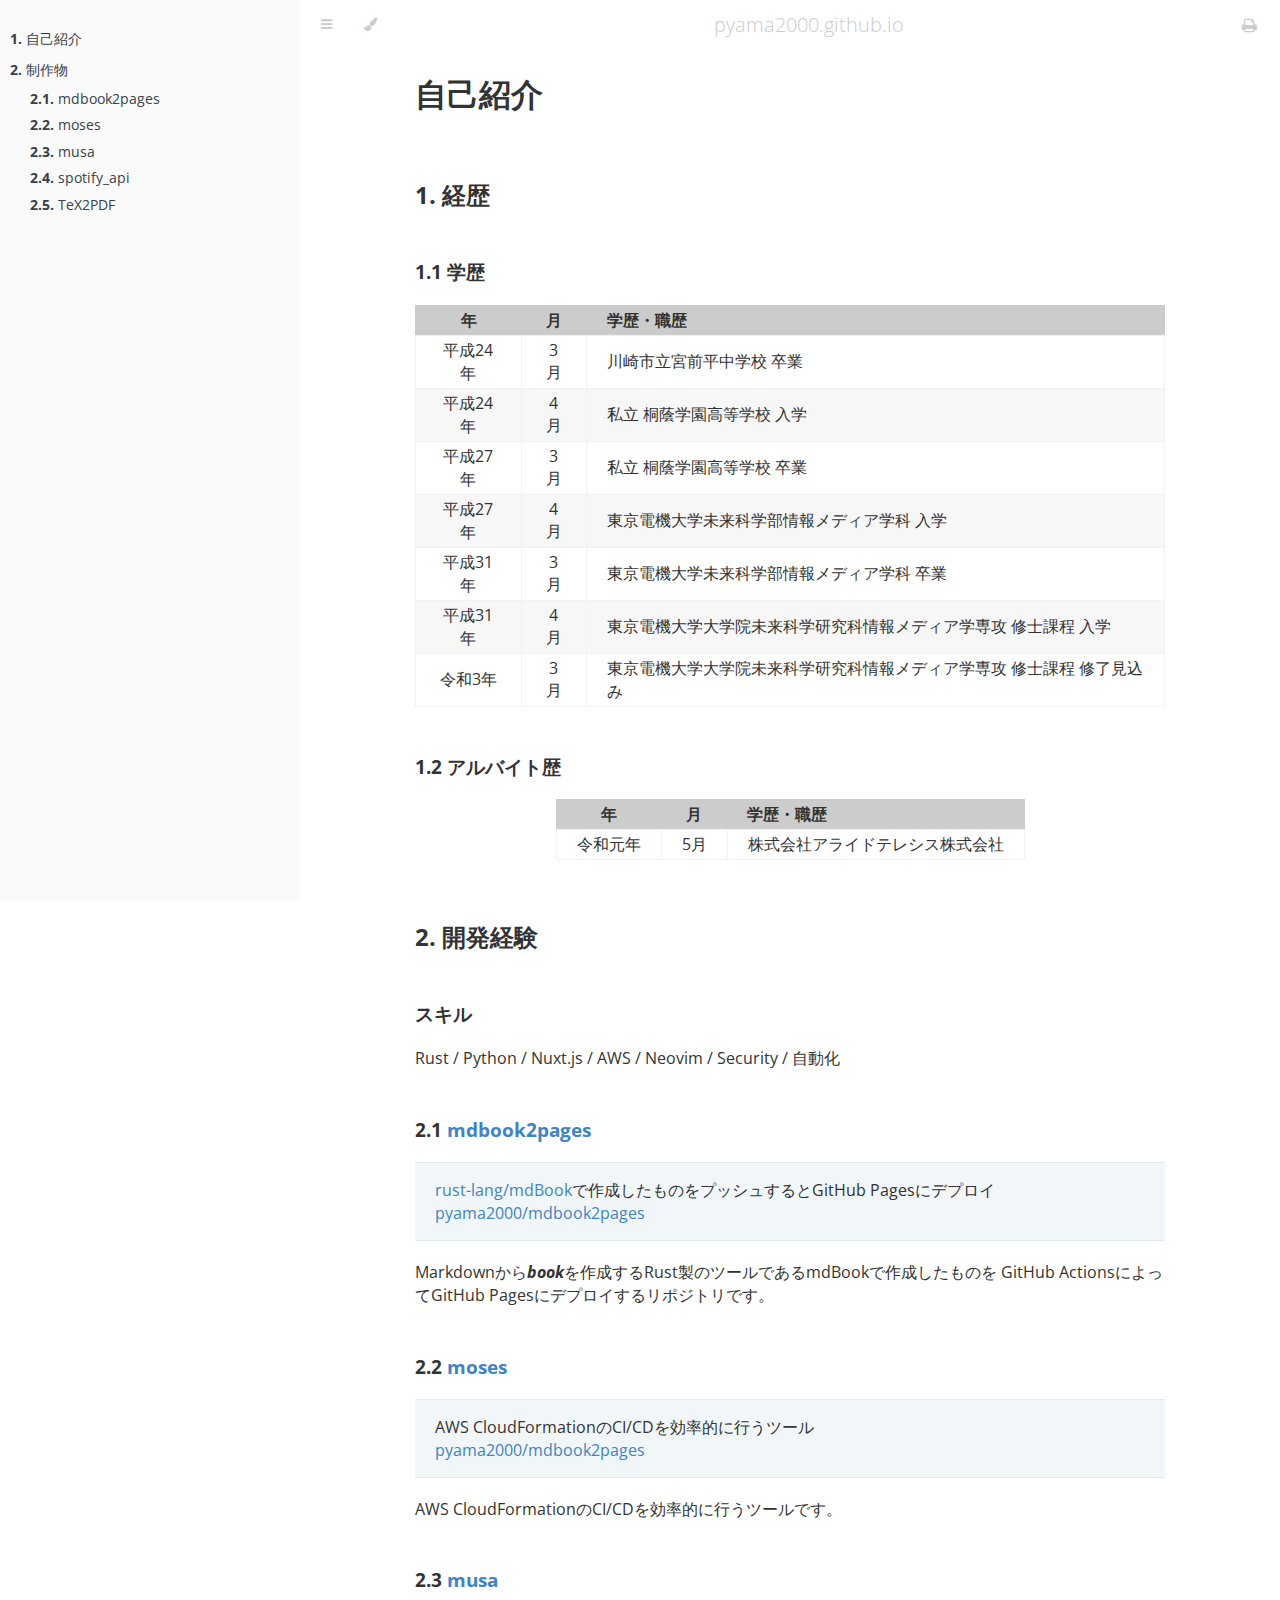
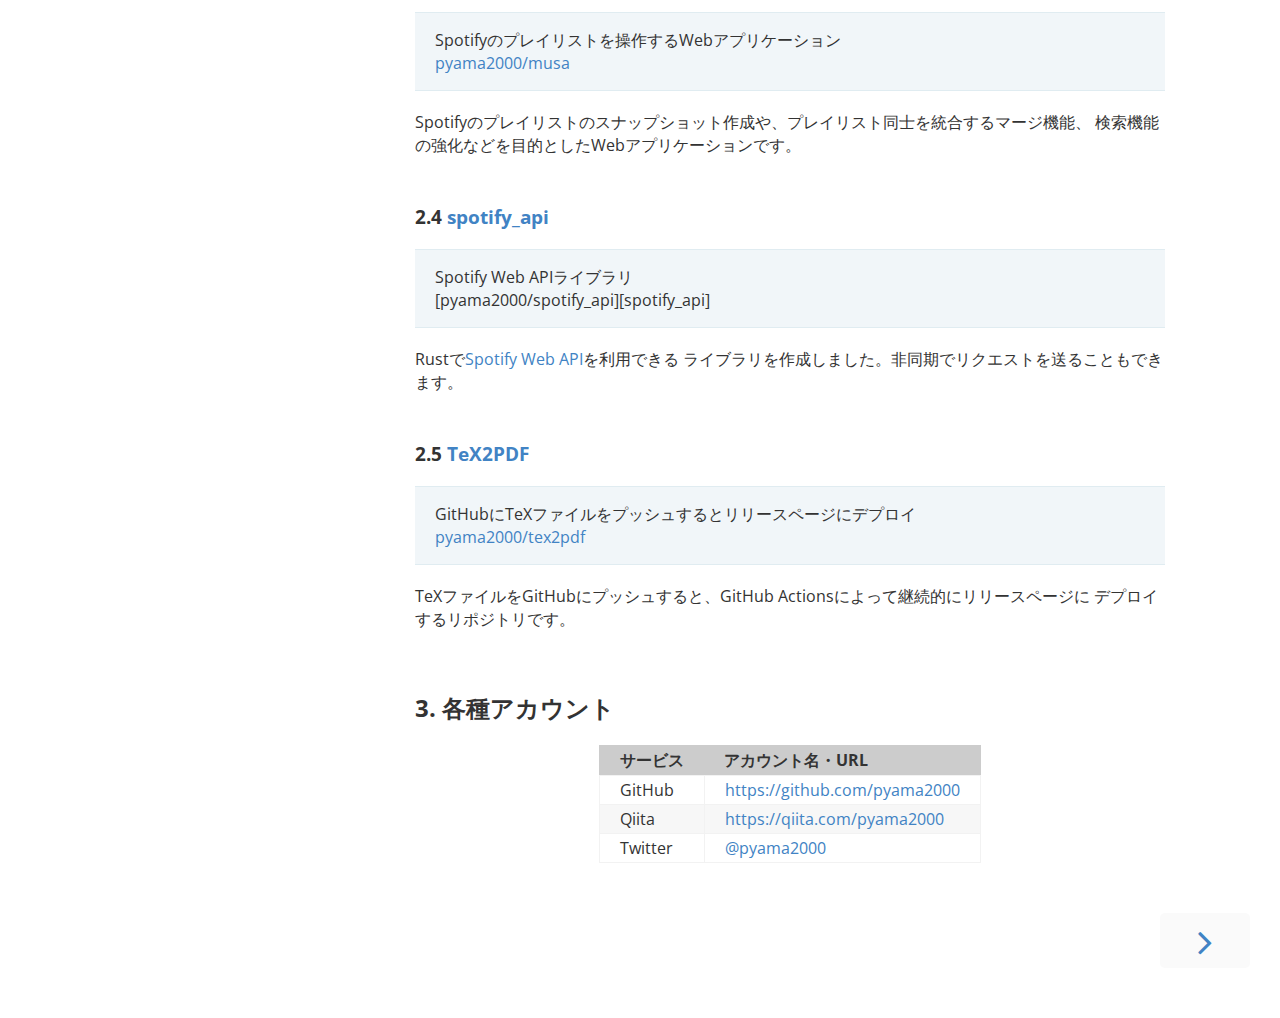
==== index.html @ 76fab77e "Automated deployment: Fri Jan 10 09:17:41 UTC 2020 pyama2000/mdbook2pages@8360979978c6d858d3a1d87ec2" ====
<!DOCTYPE HTML>
<html lang="jp" class="sidebar-visible no-js light">
    <head>
        <!-- Book generated using mdBook -->
        <meta charset="UTF-8">
        <title>自己紹介 - pyama2000.github.io</title>
        

        <meta content="text/html; charset=utf-8" http-equiv="Content-Type">
        <meta name="description" content="">
        <meta name="viewport" content="width=device-width, initial-scale=1">
        <meta name="theme-color" content="#ffffff" />

        <link rel="shortcut icon" href="favicon.png">
        <link rel="stylesheet" href="css/variables.css">
        <link rel="stylesheet" href="css/general.css">
        <link rel="stylesheet" href="css/chrome.css">
        <link rel="stylesheet" href="css/print.css" media="print">

        <!-- Fonts -->
        <link rel="stylesheet" href="FontAwesome/css/font-awesome.css">
        <link href="https://fonts.googleapis.com/css?family=Open+Sans:300italic,400italic,600italic,700italic,800italic,400,300,600,700,800" rel="stylesheet" type="text/css">
        <link href="https://fonts.googleapis.com/css?family=Source+Code+Pro:500" rel="stylesheet" type="text/css">

        <!-- Highlight.js Stylesheets -->
        <link rel="stylesheet" href="highlight.css">
        <link rel="stylesheet" href="tomorrow-night.css">
        <link rel="stylesheet" href="ayu-highlight.css">

        <!-- Custom theme stylesheets -->
        
        <link rel="stylesheet" href="theme/custom.css">
        

        
    </head>
    <body>
        <!-- Provide site root to javascript -->
        <script type="text/javascript">
            var path_to_root = "";
            var default_theme = window.matchMedia("(prefers-color-scheme: dark)").matches ? "light" : "light";
        </script>

        <!-- Work around some values being stored in localStorage wrapped in quotes -->
        <script type="text/javascript">
            try {
                var theme = localStorage.getItem('mdbook-theme');
                var sidebar = localStorage.getItem('mdbook-sidebar');

                if (theme.startsWith('"') && theme.endsWith('"')) {
                    localStorage.setItem('mdbook-theme', theme.slice(1, theme.length - 1));
                }

                if (sidebar.startsWith('"') && sidebar.endsWith('"')) {
                    localStorage.setItem('mdbook-sidebar', sidebar.slice(1, sidebar.length - 1));
                }
            } catch (e) { }
        </script>

        <!-- Set the theme before any content is loaded, prevents flash -->
        <script type="text/javascript">
            var theme;
            try { theme = localStorage.getItem('mdbook-theme'); } catch(e) { }
            if (theme === null || theme === undefined) { theme = default_theme; }
            var html = document.querySelector('html');
            html.classList.remove('no-js')
            html.classList.remove('light')
            html.classList.add(theme);
            html.classList.add('js');
        </script>

        <!-- Hide / unhide sidebar before it is displayed -->
        <script type="text/javascript">
            var html = document.querySelector('html');
            var sidebar = 'hidden';
            if (document.body.clientWidth >= 1080) {
                try { sidebar = localStorage.getItem('mdbook-sidebar'); } catch(e) { }
                sidebar = sidebar || 'visible';
            }
            html.classList.remove('sidebar-visible');
            html.classList.add("sidebar-" + sidebar);
        </script>

        <nav id="sidebar" class="sidebar" aria-label="Table of contents">
            <div id="sidebar-scrollbox" class="sidebar-scrollbox">
                <ol class="chapter"><li class="expanded "><a href="introduction.html"><strong aria-hidden="true">1.</strong> 自己紹介</a></li><li class="expanded "><a href="production/tof.html"><strong aria-hidden="true">2.</strong> 制作物</a></li><li><ol class="section"><li class="expanded "><a href="production/mdbook2pages.html"><strong aria-hidden="true">2.1.</strong> mdbook2pages</a></li><li class="expanded "><a href="production/moses.html"><strong aria-hidden="true">2.2.</strong> moses</a></li><li class="expanded "><a href="production/musa.html"><strong aria-hidden="true">2.3.</strong> musa</a></li><li class="expanded "><a href="production/spotif_api.html"><strong aria-hidden="true">2.4.</strong> spotify_api</a></li><li class="expanded "><a href="production/tex2pdf.html"><strong aria-hidden="true">2.5.</strong> TeX2PDF</a></li></ol></li></ol>
            </div>
            <div id="sidebar-resize-handle" class="sidebar-resize-handle"></div>
        </nav>

        <div id="page-wrapper" class="page-wrapper">

            <div class="page">
                
                <div id="menu-bar" class="menu-bar">
                    <div id="menu-bar-sticky-container">
                        <div class="left-buttons">
                            <button id="sidebar-toggle" class="icon-button" type="button" title="Toggle Table of Contents" aria-label="Toggle Table of Contents" aria-controls="sidebar">
                                <i class="fa fa-bars"></i>
                            </button>
                            <button id="theme-toggle" class="icon-button" type="button" title="Change theme" aria-label="Change theme" aria-haspopup="true" aria-expanded="false" aria-controls="theme-list">
                                <i class="fa fa-paint-brush"></i>
                            </button>
                            <ul id="theme-list" class="theme-popup" aria-label="Themes" role="menu">
                                <li role="none"><button role="menuitem" class="theme" id="light">Light (default)</button></li>
                                <li role="none"><button role="menuitem" class="theme" id="rust">Rust</button></li>
                                <li role="none"><button role="menuitem" class="theme" id="coal">Coal</button></li>
                                <li role="none"><button role="menuitem" class="theme" id="navy">Navy</button></li>
                                <li role="none"><button role="menuitem" class="theme" id="ayu">Ayu</button></li>
                            </ul>
                            
                        </div>

                        <h1 class="menu-title">pyama2000.github.io</h1>

                        <div class="right-buttons">
                            <a href="print.html" title="Print this book" aria-label="Print this book">
                                <i id="print-button" class="fa fa-print"></i>
                            </a>
                            
                        </div>
                    </div>
                </div>

                

                <!-- Apply ARIA attributes after the sidebar and the sidebar toggle button are added to the DOM -->
                <script type="text/javascript">
                    document.getElementById('sidebar-toggle').setAttribute('aria-expanded', sidebar === 'visible');
                    document.getElementById('sidebar').setAttribute('aria-hidden', sidebar !== 'visible');
                    Array.from(document.querySelectorAll('#sidebar a')).forEach(function(link) {
                        link.setAttribute('tabIndex', sidebar === 'visible' ? 0 : -1);
                    });
                </script>

                <div id="content" class="content">
                    <main>
                        <h1><a class="header" href="#自己紹介" id="自己紹介">自己紹介</a></h1>
<h2><a class="header" href="#1-経歴" id="1-経歴">1. 経歴</a></h2>
<h3><a class="header" href="#11-学歴" id="11-学歴">1.1 学歴</a></h3>
<table><thead><tr><th align="center">年</th><th align="center">月</th><th align="left">学歴・職歴</th></tr></thead><tbody>
<tr><td align="center">平成24年</td><td align="center">3月</td><td align="left">川崎市立宮前平中学校 卒業</td></tr>
<tr><td align="center">平成24年</td><td align="center">4月</td><td align="left">私立 桐蔭学園高等学校 入学</td></tr>
<tr><td align="center">平成27年</td><td align="center">3月</td><td align="left">私立 桐蔭学園高等学校 卒業</td></tr>
<tr><td align="center">平成27年</td><td align="center">4月</td><td align="left">東京電機大学未来科学部情報メディア学科 入学</td></tr>
<tr><td align="center">平成31年</td><td align="center">3月</td><td align="left">東京電機大学未来科学部情報メディア学科 卒業</td></tr>
<tr><td align="center">平成31年</td><td align="center">4月</td><td align="left">東京電機大学大学院未来科学研究科情報メディア学専攻 修士課程 入学</td></tr>
<tr><td align="center">令和3年</td><td align="center">3月</td><td align="left">東京電機大学大学院未来科学研究科情報メディア学専攻 修士課程 修了見込み</td></tr>
</tbody></table>
<h3><a class="header" href="#12-アルバイト歴" id="12-アルバイト歴">1.2 アルバイト歴</a></h3>
<table><thead><tr><th align="center">年</th><th align="center">月</th><th align="left">学歴・職歴</th></tr></thead><tbody>
<tr><td align="center">令和元年</td><td align="center">5月</td><td align="left">株式会社アライドテレシス株式会社</td></tr>
</tbody></table>
<h2><a class="header" href="#2-開発経験" id="2-開発経験">2. 開発経験</a></h2>
<h3><a class="header" href="#スキル" id="スキル">スキル</a></h3>
<p>Rust / Python / Nuxt.js / AWS / Neovim / Security / 自動化</p>
<h3><a class="header" href="#21-a-hrefproductionmdbook2pageshtmlmdbook2pagesa" id="21-a-hrefproductionmdbook2pageshtmlmdbook2pagesa">2.1 <a href="./production/mdbook2pages.html">mdbook2pages</a></a></h3>
<blockquote>
<p><a href="https://github.com/rust-lang/mdBook">rust-lang/mdBook</a>で作成したものをプッシュするとGitHub Pagesにデプロイ<br />
<a href="https://github.com/pyama2000/mdbook2pages">pyama2000/mdbook2pages</a></p>
</blockquote>
<p>Markdownから<em><strong>book</strong></em>を作成するRust製のツールであるmdBookで作成したものを
GitHub ActionsによってGitHub Pagesにデプロイするリポジトリです。</p>
<h3><a class="header" href="#22-a-hrefproductionmoseshtmlmosesa" id="22-a-hrefproductionmoseshtmlmosesa">2.2 <a href="./production/moses.html">moses</a></a></h3>
<blockquote>
<p>AWS CloudFormationのCI/CDを効率的に行うツール<br />
<a href="https://github.com/pyama2000/mdbook2pages">pyama2000/mdbook2pages</a></p>
</blockquote>
<p>AWS CloudFormationのCI/CDを効率的に行うツールです。</p>
<h3><a class="header" href="#23-a-hrefproductionmusahtmlmusaa" id="23-a-hrefproductionmusahtmlmusaa">2.3 <a href="./production/musa.html">musa</a></a></h3>
<blockquote>
<p>Spotifyのプレイリストを操作するWebアプリケーション<br />
<a href="https://github.com/pyama2000/musa">pyama2000/musa</a></p>
</blockquote>
<p>Spotifyのプレイリストのスナップショット作成や、プレイリスト同士を統合するマージ機能、
検索機能の強化などを目的としたWebアプリケーションです。</p>
<h3><a class="header" href="#24-a-hrefproductionspotif_apihtmlspotify_apia" id="24-a-hrefproductionspotif_apihtmlspotify_apia">2.4 <a href="./production/spotif_api.html">spotify_api</a></a></h3>
<blockquote>
<p>Spotify Web APIライブラリ<br />
[pyama2000/spotify_api][spotify_api]</p>
</blockquote>
<p>Rustで<a href="https://developer.spotify.com/documentation/web-api">Spotify Web API</a>を利用できる
ライブラリを作成しました。非同期でリクエストを送ることもできます。</p>
<h3><a class="header" href="#25-a-hrefproductiontex2pdfhtmltex2pdfa" id="25-a-hrefproductiontex2pdfhtmltex2pdfa">2.5 <a href="./production/tex2pdf.html">TeX2PDF</a></a></h3>
<blockquote>
<p>GitHubにTeXファイルをプッシュするとリリースページにデプロイ<br />
<a href="https://github.com/pyama2000/tex2pdf">pyama2000/tex2pdf</a></p>
</blockquote>
<p>TeXファイルをGitHubにプッシュすると、GitHub Actionsによって継続的にリリースページに
デプロイするリポジトリです。</p>
<h2><a class="header" href="#3-各種アカウント" id="3-各種アカウント">3. 各種アカウント</a></h2>
<table><thead><tr><th align="left">サービス</th><th align="left">アカウント名・URL</th></tr></thead><tbody>
<tr><td align="left">GitHub</td><td align="left"><a href="https://github.com/pyama2000">https://github.com/pyama2000</a></td></tr>
<tr><td align="left">Qiita</td><td align="left"><a href="https://qiita.com/pyama2000">https://qiita.com/pyama2000</a></td></tr>
<tr><td align="left">Twitter</td><td align="left"><a href="https://twitter.com/pyama2000">@pyama2000</a></td></tr>
</tbody></table>

                    </main>

                    <nav class="nav-wrapper" aria-label="Page navigation">
                        <!-- Mobile navigation buttons -->
                        

                        
                            <a rel="next" href="production/tof.html" class="mobile-nav-chapters next" title="Next chapter" aria-label="Next chapter" aria-keyshortcuts="Right">
                                <i class="fa fa-angle-right"></i>
                            </a>
                        

                        <div style="clear: both"></div>
                    </nav>
                </div>
            </div>

            <nav class="nav-wide-wrapper" aria-label="Page navigation">
                

                
                    <a href="production/tof.html" class="nav-chapters next" title="Next chapter" aria-label="Next chapter" aria-keyshortcuts="Right">
                        <i class="fa fa-angle-right"></i>
                    </a>
                
            </nav>

        </div>

        

        

        
        
        
        <script type="text/javascript">
            window.playpen_copyable = true;
        </script>
        

        

        

        <script src="clipboard.min.js" type="text/javascript" charset="utf-8"></script>
        <script src="highlight.js" type="text/javascript" charset="utf-8"></script>
        <script src="book.js" type="text/javascript" charset="utf-8"></script>

        <!-- Custom JS scripts -->
        

        

    </body>
</html>
---- css/variables.css ----
/* Globals */

:root {
    --sidebar-width: 300px;
    --page-padding: 15px;
    --content-max-width: 750px;
    --menu-bar-height: 50px;
}

/* Themes */

.ayu {
    --bg: hsl(210, 25%, 8%);
    --fg: #c5c5c5;

    --sidebar-bg: #14191f;
    --sidebar-fg: #c8c9db;
    --sidebar-non-existant: #5c6773;
    --sidebar-active: #ffb454;
    --sidebar-spacer: #2d334f;

    --scrollbar: var(--sidebar-fg);

    --icons: #737480;
    --icons-hover: #b7b9cc;

    --links: #0096cf;

    --inline-code-color: #ffb454;

    --theme-popup-bg: #14191f;
    --theme-popup-border: #5c6773;
    --theme-hover: #191f26;

    --quote-bg: hsl(226, 15%, 17%);
    --quote-border: hsl(226, 15%, 22%);

    --table-border-color: hsl(210, 25%, 13%);
    --table-header-bg: hsl(210, 25%, 28%);
    --table-alternate-bg: hsl(210, 25%, 11%);

    --searchbar-border-color: #848484;
    --searchbar-bg: #424242;
    --searchbar-fg: #fff;
    --searchbar-shadow-color: #d4c89f;
    --searchresults-header-fg: #666;
    --searchresults-border-color: #888;
    --searchresults-li-bg: #252932;
    --search-mark-bg: #e3b171;
}

.coal {
    --bg: hsl(200, 7%, 8%);
    --fg: #98a3ad;

    --sidebar-bg: #292c2f;
    --sidebar-fg: #a1adb8;
    --sidebar-non-existant: #505254;
    --sidebar-active: #3473ad;
    --sidebar-spacer: #393939;

    --scrollbar: var(--sidebar-fg);

    --icons: #43484d;
    --icons-hover: #b3c0cc;

    --links: #2b79a2;

    --inline-code-color: #c5c8c6;;

    --theme-popup-bg: #141617;
    --theme-popup-border: #43484d;
    --theme-hover: #1f2124;

    --quote-bg: hsl(234, 21%, 18%);
    --quote-border: hsl(234, 21%, 23%);

    --table-border-color: hsl(200, 7%, 13%);
    --table-header-bg: hsl(200, 7%, 28%);
    --table-alternate-bg: hsl(200, 7%, 11%);

    --searchbar-border-color: #aaa;
    --searchbar-bg: #b7b7b7;
    --searchbar-fg: #000;
    --searchbar-shadow-color: #aaa;
    --searchresults-header-fg: #666;
    --searchresults-border-color: #98a3ad;
    --searchresults-li-bg: #2b2b2f;
    --search-mark-bg: #355c7d;
}

.light {
    --bg: hsl(0, 0%, 100%);
    --fg: #333333;

    --sidebar-bg: #fafafa;
    --sidebar-fg: #364149;
    --sidebar-non-existant: #aaaaaa;
    --sidebar-active: #008cff;
    --sidebar-spacer: #f4f4f4;

    --scrollbar: #cccccc;

    --icons: #cccccc;
    --icons-hover: #333333;

    --links: #4183c4;

    --inline-code-color: #6e6b5e;

    --theme-popup-bg: #fafafa;
    --theme-popup-border: #cccccc;
    --theme-hover: #e6e6e6;

    --quote-bg: hsl(197, 37%, 96%);
    --quote-border: hsl(197, 37%, 91%);

    --table-border-color: hsl(0, 0%, 95%);
    --table-header-bg: hsl(0, 0%, 80%);
    --table-alternate-bg: hsl(0, 0%, 97%);

    --searchbar-border-color: #aaa;
    --searchbar-bg: #fafafa;
    --searchbar-fg: #000;
    --searchbar-shadow-color: #aaa;
    --searchresults-header-fg: #666;
    --searchresults-border-color: #888;
    --searchresults-li-bg: #e4f2fe;
    --search-mark-bg: #a2cff5;
}

.navy {
    --bg: hsl(226, 23%, 11%);
    --fg: #bcbdd0;

    --sidebar-bg: #282d3f;
    --sidebar-fg: #c8c9db;
    --sidebar-non-existant: #505274;
    --sidebar-active: #2b79a2;
    --sidebar-spacer: #2d334f;

    --scrollbar: var(--sidebar-fg);

    --icons: #737480;
    --icons-hover: #b7b9cc;

    --links: #2b79a2;

    --inline-code-color: #c5c8c6;;

    --theme-popup-bg: #161923;
    --theme-popup-border: #737480;
    --theme-hover: #282e40;

    --quote-bg: hsl(226, 15%, 17%);
    --quote-border: hsl(226, 15%, 22%);

    --table-border-color: hsl(226, 23%, 16%);
    --table-header-bg: hsl(226, 23%, 31%);
    --table-alternate-bg: hsl(226, 23%, 14%);

    --searchbar-border-color: #aaa;
    --searchbar-bg: #aeaec6;
    --searchbar-fg: #000;
    --searchbar-shadow-color: #aaa;
    --searchresults-header-fg: #5f5f71;
    --searchresults-border-color: #5c5c68;
    --searchresults-li-bg: #242430;
    --search-mark-bg: #a2cff5;
}

.rust {
    --bg: hsl(60, 9%, 87%);
    --fg: #262625;

    --sidebar-bg: #3b2e2a;
    --sidebar-fg: #c8c9db;
    --sidebar-non-existant: #505254;
    --sidebar-active: #e69f67;
    --sidebar-spacer: #45373a;

    --scrollbar: var(--sidebar-fg);

    --icons: #737480;
    --icons-hover: #262625;

    --links: #2b79a2;

    --inline-code-color: #6e6b5e;

    --theme-popup-bg: #e1e1db;
    --theme-popup-border: #b38f6b;
    --theme-hover: #99908a;

    --quote-bg: hsl(60, 5%, 75%);
    --quote-border: hsl(60, 5%, 70%);

    --table-border-color: hsl(60, 9%, 82%);
    --table-header-bg: #b3a497;
    --table-alternate-bg: hsl(60, 9%, 84%);

    --searchbar-border-color: #aaa;
    --searchbar-bg: #fafafa;
    --searchbar-fg: #000;
    --searchbar-shadow-color: #aaa;
    --searchresults-header-fg: #666;
    --searchresults-border-color: #888;
    --searchresults-li-bg: #dec2a2;
    --search-mark-bg: #e69f67;
}

@media (prefers-color-scheme: dark) {
    .light.no-js {
        --bg: hsl(200, 7%, 8%);
        --fg: #98a3ad;

        --sidebar-bg: #292c2f;
        --sidebar-fg: #a1adb8;
        --sidebar-non-existant: #505254;
        --sidebar-active: #3473ad;
        --sidebar-spacer: #393939;

        --scrollbar: var(--sidebar-fg);

        --icons: #43484d;
        --icons-hover: #b3c0cc;

        --links: #2b79a2;

        --inline-code-color: #c5c8c6;;

        --theme-popup-bg: #141617;
        --theme-popup-border: #43484d;
        --theme-hover: #1f2124;

        --quote-bg: hsl(234, 21%, 18%);
        --quote-border: hsl(234, 21%, 23%);

        --table-border-color: hsl(200, 7%, 13%);
        --table-header-bg: hsl(200, 7%, 28%);
        --table-alternate-bg: hsl(200, 7%, 11%);

        --searchbar-border-color: #aaa;
        --searchbar-bg: #b7b7b7;
        --searchbar-fg: #000;
        --searchbar-shadow-color: #aaa;
        --searchresults-header-fg: #666;
        --searchresults-border-color: #98a3ad;
        --searchresults-li-bg: #2b2b2f;
        --search-mark-bg: #355c7d;
    }
}
---- css/general.css ----
/* Base styles and content styles */

@import 'variables.css';

:root {
    /* Browser default font-size is 16px, this way 1 rem = 10px */
    font-size: 62.5%;
}

html {
    font-family: "Open Sans", sans-serif;
    color: var(--fg);
    background-color: var(--bg);
    text-size-adjust: none;
}

body {
    margin: 0;
    font-size: 1.6rem;
    overflow-x: hidden;
}

code {
    font-family: "Source Code Pro", Consolas, "Ubuntu Mono", Menlo, "DejaVu Sans Mono", monospace, monospace !important;
    font-size: 0.875em; /* please adjust the ace font size accordingly in editor.js */
}

.left { float: left; }
.right { float: right; }
.boring { opacity: 0.6; }
.hide-boring .boring { display: none; }
.hidden { display: none; }

h2, h3 { margin-top: 2.5em; }
h4, h5 { margin-top: 2em; }

.header + .header h3,
.header + .header h4,
.header + .header h5 {
    margin-top: 1em;
}

h1 a.header:target::before,
h2 a.header:target::before,
h3 a.header:target::before,
h4 a.header:target::before {
    display: inline-block;
    content: "»";
    margin-left: -30px;
    width: 30px;
}

h1 a.header:target,
h2 a.header:target,
h3 a.header:target,
h4 a.header:target {
    scroll-margin-top: calc(var(--menu-bar-height) + 0.5em);
}

.page {
    outline: 0;
    padding: 0 var(--page-padding);
}
.page-wrapper {
    box-sizing: border-box;
}
.js:not(.sidebar-resizing) .page-wrapper {
    transition: margin-left 0.3s ease, transform 0.3s ease; /* Animation: slide away */
}

.content {
    overflow-y: auto;
    padding: 0 15px;
    padding-bottom: 50px;
}
.content main {
    margin-left: auto;
    margin-right: auto;
    max-width: var(--content-max-width);
}
.content a { text-decoration: none; }
.content a:hover { text-decoration: underline; }
.content img { max-width: 100%; }
.content .header:link,
.content .header:visited {
    color: var(--fg);
}
.content .header:link,
.content .header:visited:hover {
    text-decoration: none;
}

table {
    margin: 0 auto;
    border-collapse: collapse;
}
table td {
    padding: 3px 20px;
    border: 1px var(--table-border-color) solid;
}
table thead {
    background: var(--table-header-bg);
}
table thead td {
    font-weight: 700;
    border: none;
}
table thead th {
    padding: 3px 20px;
}
table thead tr {
    border: 1px var(--table-header-bg) solid;
}
/* Alternate background colors for rows */
table tbody tr:nth-child(2n) {
    background: var(--table-alternate-bg);
}


blockquote {
    margin: 20px 0;
    padding: 0 20px;
    color: var(--fg);
    background-color: var(--quote-bg);
    border-top: .1em solid var(--quote-border);
    border-bottom: .1em solid var(--quote-border);
}


:not(.footnote-definition) + .footnote-definition,
.footnote-definition + :not(.footnote-definition) {
    margin-top: 2em;
}
.footnote-definition {
    font-size: 0.9em;
    margin: 0.5em 0;
}
.footnote-definition p {
    display: inline;
}

.tooltiptext {
    position: absolute;
    visibility: hidden;
    color: #fff;
    background-color: #333;
    transform: translateX(-50%); /* Center by moving tooltip 50% of its width left */
    left: -8px; /* Half of the width of the icon */
    top: -35px;
    font-size: 0.8em;
    text-align: center;
    border-radius: 6px;
    padding: 5px 8px;
    margin: 5px;
    z-index: 1000;
}
.tooltipped .tooltiptext {
    visibility: visible;
}
---- css/chrome.css ----
/* CSS for UI elements (a.k.a. chrome) */

@import 'variables.css';

::-webkit-scrollbar {
    background: var(--bg);
}
::-webkit-scrollbar-thumb {
    background: var(--scrollbar);
}
html {
    scrollbar-color: var(--scrollbar) var(--bg);
}
#searchresults a,
.content a:link,
a:visited,
a > .hljs {
    color: var(--links);
}

/* Menu Bar */

#menu-bar {
    position: -webkit-sticky;
    position: sticky;
    top: 0;
    z-index: 101;
    margin: auto calc(0px - var(--page-padding));
}
#menu-bar > #menu-bar-sticky-container {
    display: flex;
    flex-wrap: wrap;
    background-color: var(--bg);
    border-bottom-color: var(--bg);
    border-bottom-width: 1px;
    border-bottom-style: solid;
}
.js #menu-bar > #menu-bar-sticky-container {
    transition: transform 0.3s;
}
#menu-bar.bordered > #menu-bar-sticky-container  {
    border-bottom-color: var(--table-border-color);
}
#menu-bar i, #menu-bar .icon-button {
    position: relative;
    padding: 0 8px;
    z-index: 10;
    line-height: var(--menu-bar-height);
    cursor: pointer;
    transition: color 0.5s;
}
@media only screen and (max-width: 420px) {
    #menu-bar i, #menu-bar .icon-button {
        padding: 0 5px;
    }
}

.icon-button {
    border: none;
    background: none;
    padding: 0;
    color: inherit;
}
.icon-button i {
    margin: 0;
}

.right-buttons {
    margin: 0 15px;
}
.right-buttons a {
    text-decoration: none;
}

html:not(.sidebar-visible) #menu-bar:not(:hover).folded > #menu-bar-sticky-container {
    transform: translateY(calc(-10px - var(--menu-bar-height)));
}

.left-buttons {
    display: flex;
    margin: 0 5px;
}
.no-js .left-buttons {
    display: none;
}

.menu-title {
    display: inline-block;
    font-weight: 200;
    font-size: 2rem;
    line-height: var(--menu-bar-height);
    text-align: center;
    margin: 0;
    flex: 1;
    white-space: nowrap;
    overflow: hidden;
    text-overflow: ellipsis;
}
.js .menu-title {
    cursor: pointer;
}

.menu-bar,
.menu-bar:visited,
.nav-chapters,
.nav-chapters:visited,
.mobile-nav-chapters,
.mobile-nav-chapters:visited,
.menu-bar .icon-button,
.menu-bar a i {
    color: var(--icons);
}

.menu-bar i:hover,
.menu-bar .icon-button:hover,
.nav-chapters:hover,
.mobile-nav-chapters i:hover {
    color: var(--icons-hover);
}

/* Nav Icons */

.nav-chapters {
    font-size: 2.5em;
    text-align: center;
    text-decoration: none;

    position: fixed;
    top: 0;
    bottom: 0;
    margin: 0;
    max-width: 150px;
    min-width: 90px;

    display: flex;
    justify-content: center;
    align-content: center;
    flex-direction: column;

    transition: color 0.5s, background-color 0.5s;
}

.nav-chapters:hover {
    text-decoration: none;
    background-color: var(--theme-hover);
    transition: background-color 0.15s, color 0.15s;
}

.nav-wrapper {
    margin-top: 50px;
    display: none;
}

.mobile-nav-chapters {
    font-size: 2.5em;
    text-align: center;
    text-decoration: none;
    width: 90px;
    border-radius: 5px;
    background-color: var(--sidebar-bg);
}

.previous {
    float: left;
}

.next {
    float: right;
    right: var(--page-padding);
}

@media only screen and (max-width: 1080px) {
    .nav-wide-wrapper { display: none; }
    .nav-wrapper { display: block; }
}

@media only screen and (max-width: 1380px) {
    .sidebar-visible .nav-wide-wrapper { display: none; }
    .sidebar-visible .nav-wrapper { display: block; }
}

/* Inline code */

:not(pre) > .hljs {
    display: inline;
    padding: 0.1em 0.3em;
    border-radius: 3px;
}

:not(pre):not(a) > .hljs {
    color: var(--inline-code-color);
    overflow-x: initial;
}

a:hover > .hljs {
    text-decoration: underline;
}

pre {
    position: relative;
}
pre > .buttons {
    position: absolute;
    z-index: 100;
    right: 5px;
    top: 5px;

    color: var(--sidebar-fg);
    cursor: pointer;
}
pre > .buttons :hover {
    color: var(--sidebar-active);
}
pre > .buttons i {
    margin-left: 8px;
}
pre > .buttons button {
    color: inherit;
    background: transparent;
    border: none;
    cursor: inherit;
}
pre > .result {
    margin-top: 10px;
}

/* Search */

#searchresults a {
    text-decoration: none;
}

mark {
    border-radius: 2px;
    padding: 0 3px 1px 3px;
    margin: 0 -3px -1px -3px;
    background-color: var(--search-mark-bg);
    transition: background-color 300ms linear;
    cursor: pointer;
}

mark.fade-out {
    background-color: rgba(0,0,0,0) !important;
    cursor: auto;
}

.searchbar-outer {
    margin-left: auto;
    margin-right: auto;
    max-width: var(--content-max-width);
}

#searchbar {
    width: 100%;
    margin: 5px auto 0px auto;
    padding: 10px 16px;
    transition: box-shadow 300ms ease-in-out;
    border: 1px solid var(--searchbar-border-color);
    border-radius: 3px;
    background-color: var(--searchbar-bg);
    color: var(--searchbar-fg);
}
#searchbar:focus,
#searchbar.active {
    box-shadow: 0 0 3px var(--searchbar-shadow-color);
}

.searchresults-header {
    font-weight: bold;
    font-size: 1em;
    padding: 18px 0 0 5px;
    color: var(--searchresults-header-fg);
}

.searchresults-outer {
    margin-left: auto;
    margin-right: auto;
    max-width: var(--content-max-width);
    border-bottom: 1px dashed var(--searchresults-border-color);
}

ul#searchresults {
    list-style: none;
    padding-left: 20px;
}
ul#searchresults li {
    margin: 10px 0px;
    padding: 2px;
    border-radius: 2px;
}
ul#searchresults li.focus {
    background-color: var(--searchresults-li-bg);
}
ul#searchresults span.teaser {
    display: block;
    clear: both;
    margin: 5px 0 0 20px;
    font-size: 0.8em;
}
ul#searchresults span.teaser em {
    font-weight: bold;
    font-style: normal;
}

/* Sidebar */

.sidebar {
    position: fixed;
    left: 0;
    top: 0;
    bottom: 0;
    width: var(--sidebar-width);
    font-size: 0.875em;
    box-sizing: border-box;
    -webkit-overflow-scrolling: touch;
    overscroll-behavior-y: contain;
    background-color: var(--sidebar-bg);
    color: var(--sidebar-fg);
}
.sidebar-resizing {
    -moz-user-select: none;
    -webkit-user-select: none;
    -ms-user-select: none;
    user-select: none;
}
.js:not(.sidebar-resizing) .sidebar {
    transition: transform 0.3s; /* Animation: slide away */
}
.sidebar code {
    line-height: 2em;
}
.sidebar .sidebar-scrollbox {
    overflow-y: auto;
    position: absolute;
    top: 0;
    bottom: 0;
    left: 0;
    right: 0;
    padding: 10px 10px;
}
.sidebar .sidebar-resize-handle {
    position: absolute;
    cursor: col-resize;
    width: 0;
    right: 0;
    top: 0;
    bottom: 0;
}
.js .sidebar .sidebar-resize-handle {
    cursor: col-resize;
    width: 5px;
}
.sidebar-hidden .sidebar {
    transform: translateX(calc(0px - var(--sidebar-width)));
}
.sidebar::-webkit-scrollbar {
    background: var(--sidebar-bg);
}
.sidebar::-webkit-scrollbar-thumb {
    background: var(--scrollbar);
}

.sidebar-visible .page-wrapper {
    transform: translateX(var(--sidebar-width));
}
@media only screen and (min-width: 620px) {
    .sidebar-visible .page-wrapper {
        transform: none;
        margin-left: var(--sidebar-width);
    }
}

.chapter {
    list-style: none outside none;
    padding-left: 0;
    line-height: 2.2em;
}

.chapter ol {
    width: 100%;
}

.chapter li {
    display: flex;
    color: var(--sidebar-non-existant);
}
.chapter li a {
    display: block;
    padding: 0;
    text-decoration: none;
    color: var(--sidebar-fg);
}

.chapter li a:hover {
    color: var(--sidebar-active);
}

.chapter li a.active {
    color: var(--sidebar-active);
}

.chapter li > a.toggle {
    cursor: pointer;
    display: block;
    margin-left: auto;
    padding: 0 10px;
    user-select: none;
    opacity: 0.68;
}

.chapter li > a.toggle div {
    transition: transform 0.5s;
}

/* collapse the section */
.chapter li:not(.expanded) + li > ol {
    display: none;
}

.chapter li.expanded > a.toggle div {
    transform: rotate(90deg);
}

.spacer {
    width: 100%;
    height: 3px;
    margin: 5px 0px;
}
.chapter .spacer {
    background-color: var(--sidebar-spacer);
}

@media (-moz-touch-enabled: 1), (pointer: coarse) {
    .chapter li a { padding: 5px 0; }
    .spacer { margin: 10px 0; }
}

.section {
    list-style: none outside none;
    padding-left: 20px;
    line-height: 1.9em;
}

/* Theme Menu Popup */

.theme-popup {
    position: absolute;
    left: 10px;
    top: var(--menu-bar-height);
    z-index: 1000;
    border-radius: 4px;
    font-size: 0.7em;
    color: var(--fg);
    background: var(--theme-popup-bg);
    border: 1px solid var(--theme-popup-border);
    margin: 0;
    padding: 0;
    list-style: none;
    display: none;
}
.theme-popup .default {
    color: var(--icons);
}
.theme-popup .theme {
    width: 100%;
    border: 0;
    margin: 0;
    padding: 2px 10px;
    line-height: 25px;
    white-space: nowrap;
    text-align: left;
    cursor: pointer;
    color: inherit;
    background: inherit;
    font-size: inherit;
}
.theme-popup .theme:hover {
    background-color: var(--theme-hover);
}
.theme-popup .theme:hover:first-child,
.theme-popup .theme:hover:last-child {
    border-top-left-radius: inherit;
    border-top-right-radius: inherit;
}
---- css/print.css ----
#sidebar,
#menu-bar,
.nav-chapters,
.mobile-nav-chapters {
    display: none;
}

#page-wrapper.page-wrapper {
    transform: none;
    margin-left: 0px;
    overflow-y: initial;
}

#content {
    max-width: none;
    margin: 0;
    padding: 0;
}

.page {
    overflow-y: initial;
}

code {
    background-color: #666666;
    border-radius: 5px;

    /* Force background to be printed in Chrome */
    -webkit-print-color-adjust: exact;
}

pre > .buttons {
    z-index: 2;
}

a, a:visited, a:active, a:hover {
    color: #4183c4;
    text-decoration: none;
}

h1, h2, h3, h4, h5, h6 {
    page-break-inside: avoid;
    page-break-after: avoid;
}

pre, code {
    page-break-inside: avoid;
    white-space: pre-wrap;
}

.fa {
    display: none !important;
}
---- highlight.css ----
/*

Gruvbox style (dark) (c) Pavel Pertsev (original style at https://github.com/morhetz/gruvbox)

*/

.hljs {
  display: block;
  overflow-x: auto;
  padding: 0.5em;
  background: #282828;
}

.hljs,
.hljs-subst {
  color: #ebdbb2 !important;
}

/* Gruvbox Red */
.hljs-deletion,
.hljs-formula,
.hljs-keyword,
.hljs-link,
.hljs-selector-tag {
  color: #fb4934;
}

/* Gruvbox Blue */
.hljs-built_in,
.hljs-emphasis,
.hljs-name,
.hljs-quote,
.hljs-strong,
.hljs-title,
.hljs-variable {
  color: #83a598;
}

/* Gruvbox Yellow */
.hljs-attr,
.hljs-params,
.hljs-template-tag,
.hljs-type {
  color: #fabd2f;
}

/* Gruvbox Purple */
.hljs-builtin-name,
.hljs-doctag,
.hljs-literal,
.hljs-number {
  color: #8f3f71;
}

/* Gruvbox Orange */
.hljs-code,
.hljs-meta,
.hljs-regexp,
.hljs-selector-id,
.hljs-template-variable {
  color: #fe8019;
}

/* Gruvbox Green */
.hljs-addition,
.hljs-meta-string,
.hljs-section,
.hljs-selector-attr,
.hljs-selector-class,
.hljs-string,
.hljs-symbol {
  color: #b8bb26;
}

/* Gruvbox Aqua */
.hljs-attribute,
.hljs-bullet,
.hljs-class,
.hljs-function,
.hljs-function .hljs-keyword,
.hljs-meta-keyword,
.hljs-selector-pseudo,
.hljs-tag {
  color: #8ec07c;
}

/* Gruvbox Gray */
.hljs-comment {
  color: #928374;
}

/* Gruvbox Purple */
.hljs-link_label,
.hljs-literal,
.hljs-number {
  color: #d3869b;
}

.hljs-comment,
.hljs-emphasis {
  font-style: italic;
}

.hljs-section,
.hljs-strong,
.hljs-tag {
  font-weight: bold;
}
---- tomorrow-night.css ----
/* Tomorrow Night Theme */
/* http://jmblog.github.com/color-themes-for-google-code-highlightjs */
/* Original theme - https://github.com/chriskempson/tomorrow-theme */
/* http://jmblog.github.com/color-themes-for-google-code-highlightjs */

/* Tomorrow Comment */
.hljs-comment {
  color: #969896;
}

/* Tomorrow Red */
.hljs-variable,
.hljs-attribute,
.hljs-tag,
.hljs-regexp,
.ruby .hljs-constant,
.xml .hljs-tag .hljs-title,
.xml .hljs-pi,
.xml .hljs-doctype,
.html .hljs-doctype,
.css .hljs-id,
.css .hljs-class,
.css .hljs-pseudo {
  color: #cc6666;
}

/* Tomorrow Orange */
.hljs-number,
.hljs-preprocessor,
.hljs-pragma,
.hljs-built_in,
.hljs-literal,
.hljs-params,
.hljs-constant {
  color: #de935f;
}

/* Tomorrow Yellow */
.ruby .hljs-class .hljs-title,
.css .hljs-rule .hljs-attribute {
  color: #f0c674;
}

/* Tomorrow Green */
.hljs-string,
.hljs-value,
.hljs-inheritance,
.hljs-header,
.hljs-name,
.ruby .hljs-symbol,
.xml .hljs-cdata {
  color: #b5bd68;
}

/* Tomorrow Aqua */
.hljs-title,
.css .hljs-hexcolor {
  color: #8abeb7;
}

/* Tomorrow Blue */
.hljs-function,
.python .hljs-decorator,
.python .hljs-title,
.ruby .hljs-function .hljs-title,
.ruby .hljs-title .hljs-keyword,
.perl .hljs-sub,
.javascript .hljs-title,
.coffeescript .hljs-title {
  color: #81a2be;
}

/* Tomorrow Purple */
.hljs-keyword,
.javascript .hljs-function {
  color: #b294bb;
}

.hljs {
  display: block;
  overflow-x: auto;
  background: #1d1f21;
  color: #c5c8c6;
  padding: 0.5em;
  -webkit-text-size-adjust: none;
}

.coffeescript .javascript,
.javascript .xml,
.tex .hljs-formula,
.xml .javascript,
.xml .vbscript,
.xml .css,
.xml .hljs-cdata {
  opacity: 0.5;
}

.hljs-addition {
  color: #718c00;
}

.hljs-deletion {
  color: #c82829;
}
---- ayu-highlight.css ----
/*
Based off of the Ayu theme
Original by Dempfi (https://github.com/dempfi/ayu)
*/

.hljs {
  display: block;
  overflow-x: auto;
  background: #191f26;
  color: #e6e1cf;
  padding: 0.5em;
}

.hljs-comment,
.hljs-quote,
.hljs-meta {
  color: #5c6773;
  font-style: italic;
}

.hljs-variable,
.hljs-template-variable,
.hljs-attribute,
.hljs-attr,
.hljs-regexp,
.hljs-link,
.hljs-selector-id,
.hljs-selector-class {
  color: #ff7733;
}

.hljs-number,
.hljs-builtin-name,
.hljs-literal,
.hljs-type,
.hljs-params {
  color: #ffee99;
}

.hljs-string,
.hljs-bullet {
  color: #b8cc52;
}

.hljs-title,
.hljs-built_in,
.hljs-section {
  color: #ffb454;
}

.hljs-keyword,
.hljs-selector-tag,
.hljs-symbol {
  color: #ff7733;
}

.hljs-name {
    color: #36a3d9;
}

.hljs-tag {
    color: #00568d;
}

.hljs-emphasis {
  font-style: italic;
}

.hljs-strong {
  font-weight: bold;
}

.hljs-addition {
  color: #91b362;
}

.hljs-deletion {
  color: #d96c75;
}
---- theme/custom.css ----
pre > .buttons button {
  color: white;
}
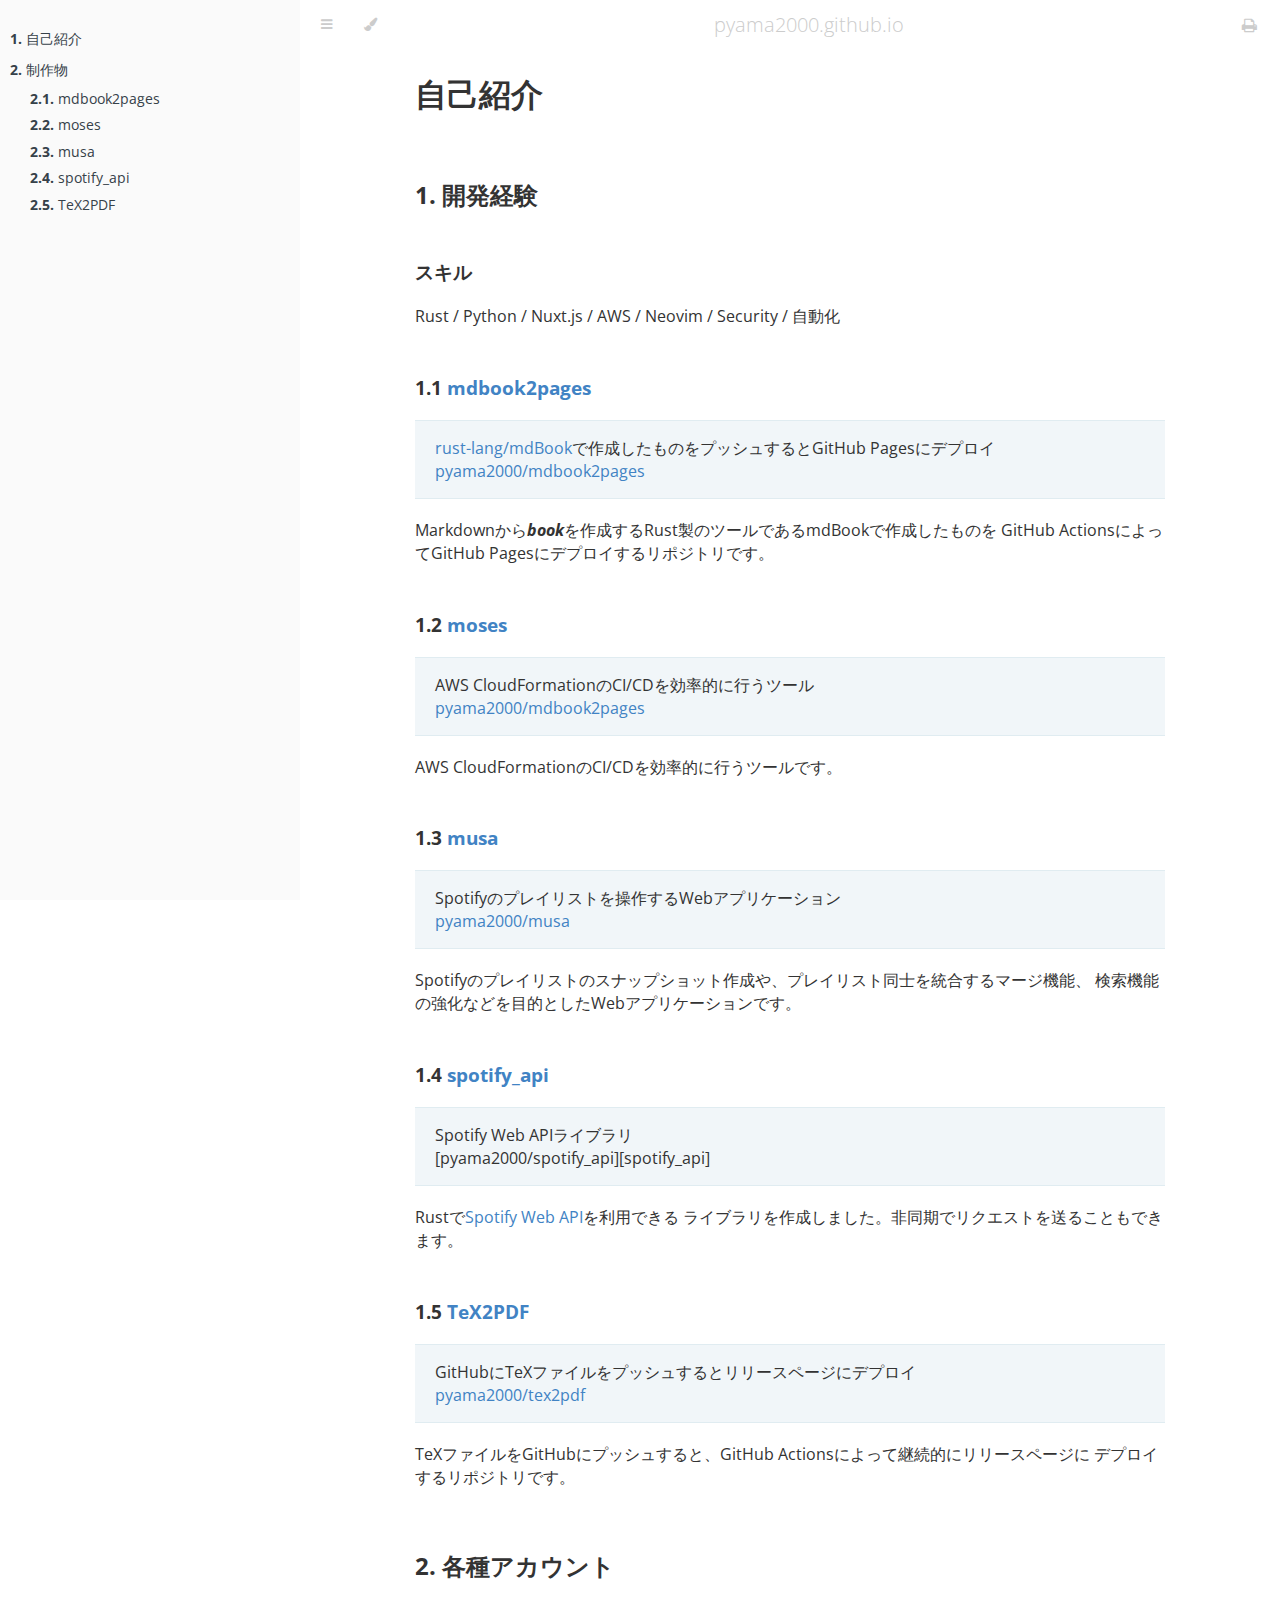
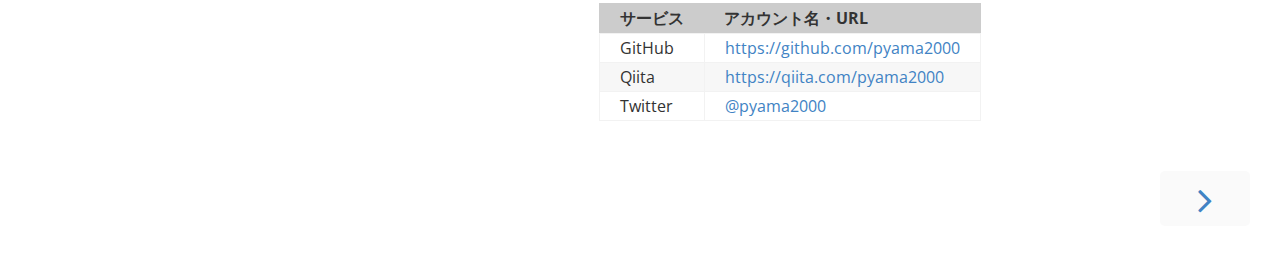
==== commit 2c104ef9: "Automated deployment: Fri Jan 10 17:54:09 UTC 2020 pyama2000/mdbook2pages@b13ab377bea8a5133ad0a52669" ====
--- a/index.html
+++ b/index.html
@@ -136,59 +136,44 @@
                 <div id="content" class="content">
                     <main>
                         <h1><a class="header" href="#自己紹介" id="自己紹介">自己紹介</a></h1>
-<h2><a class="header" href="#1-経歴" id="1-経歴">1. 経歴</a></h2>
-<h3><a class="header" href="#11-学歴" id="11-学歴">1.1 学歴</a></h3>
-<table><thead><tr><th align="center">年</th><th align="center">月</th><th align="left">学歴・職歴</th></tr></thead><tbody>
-<tr><td align="center">平成24年</td><td align="center">3月</td><td align="left">川崎市立宮前平中学校 卒業</td></tr>
-<tr><td align="center">平成24年</td><td align="center">4月</td><td align="left">私立 桐蔭学園高等学校 入学</td></tr>
-<tr><td align="center">平成27年</td><td align="center">3月</td><td align="left">私立 桐蔭学園高等学校 卒業</td></tr>
-<tr><td align="center">平成27年</td><td align="center">4月</td><td align="left">東京電機大学未来科学部情報メディア学科 入学</td></tr>
-<tr><td align="center">平成31年</td><td align="center">3月</td><td align="left">東京電機大学未来科学部情報メディア学科 卒業</td></tr>
-<tr><td align="center">平成31年</td><td align="center">4月</td><td align="left">東京電機大学大学院未来科学研究科情報メディア学専攻 修士課程 入学</td></tr>
-<tr><td align="center">令和3年</td><td align="center">3月</td><td align="left">東京電機大学大学院未来科学研究科情報メディア学専攻 修士課程 修了見込み</td></tr>
-</tbody></table>
-<h3><a class="header" href="#12-アルバイト歴" id="12-アルバイト歴">1.2 アルバイト歴</a></h3>
-<table><thead><tr><th align="center">年</th><th align="center">月</th><th align="left">学歴・職歴</th></tr></thead><tbody>
-<tr><td align="center">令和元年</td><td align="center">5月</td><td align="left">株式会社アライドテレシス株式会社</td></tr>
-</tbody></table>
-<h2><a class="header" href="#2-開発経験" id="2-開発経験">2. 開発経験</a></h2>
+<h2><a class="header" href="#1-開発経験" id="1-開発経験">1. 開発経験</a></h2>
 <h3><a class="header" href="#スキル" id="スキル">スキル</a></h3>
 <p>Rust / Python / Nuxt.js / AWS / Neovim / Security / 自動化</p>
-<h3><a class="header" href="#21-a-hrefproductionmdbook2pageshtmlmdbook2pagesa" id="21-a-hrefproductionmdbook2pageshtmlmdbook2pagesa">2.1 <a href="./production/mdbook2pages.html">mdbook2pages</a></a></h3>
+<h3><a class="header" href="#11-a-hrefproductionmdbook2pageshtmlmdbook2pagesa" id="11-a-hrefproductionmdbook2pageshtmlmdbook2pagesa">1.1 <a href="./production/mdbook2pages.html">mdbook2pages</a></a></h3>
 <blockquote>
 <p><a href="https://github.com/rust-lang/mdBook">rust-lang/mdBook</a>で作成したものをプッシュするとGitHub Pagesにデプロイ<br />
 <a href="https://github.com/pyama2000/mdbook2pages">pyama2000/mdbook2pages</a></p>
 </blockquote>
 <p>Markdownから<em><strong>book</strong></em>を作成するRust製のツールであるmdBookで作成したものを
 GitHub ActionsによってGitHub Pagesにデプロイするリポジトリです。</p>
-<h3><a class="header" href="#22-a-hrefproductionmoseshtmlmosesa" id="22-a-hrefproductionmoseshtmlmosesa">2.2 <a href="./production/moses.html">moses</a></a></h3>
+<h3><a class="header" href="#12-a-hrefproductionmoseshtmlmosesa" id="12-a-hrefproductionmoseshtmlmosesa">1.2 <a href="./production/moses.html">moses</a></a></h3>
 <blockquote>
 <p>AWS CloudFormationのCI/CDを効率的に行うツール<br />
 <a href="https://github.com/pyama2000/mdbook2pages">pyama2000/mdbook2pages</a></p>
 </blockquote>
 <p>AWS CloudFormationのCI/CDを効率的に行うツールです。</p>
-<h3><a class="header" href="#23-a-hrefproductionmusahtmlmusaa" id="23-a-hrefproductionmusahtmlmusaa">2.3 <a href="./production/musa.html">musa</a></a></h3>
+<h3><a class="header" href="#13-a-hrefproductionmusahtmlmusaa" id="13-a-hrefproductionmusahtmlmusaa">1.3 <a href="./production/musa.html">musa</a></a></h3>
 <blockquote>
 <p>Spotifyのプレイリストを操作するWebアプリケーション<br />
 <a href="https://github.com/pyama2000/musa">pyama2000/musa</a></p>
 </blockquote>
 <p>Spotifyのプレイリストのスナップショット作成や、プレイリスト同士を統合するマージ機能、
 検索機能の強化などを目的としたWebアプリケーションです。</p>
-<h3><a class="header" href="#24-a-hrefproductionspotif_apihtmlspotify_apia" id="24-a-hrefproductionspotif_apihtmlspotify_apia">2.4 <a href="./production/spotif_api.html">spotify_api</a></a></h3>
+<h3><a class="header" href="#14-a-hrefproductionspotif_apihtmlspotify_apia" id="14-a-hrefproductionspotif_apihtmlspotify_apia">1.4 <a href="./production/spotif_api.html">spotify_api</a></a></h3>
 <blockquote>
 <p>Spotify Web APIライブラリ<br />
 [pyama2000/spotify_api][spotify_api]</p>
 </blockquote>
 <p>Rustで<a href="https://developer.spotify.com/documentation/web-api">Spotify Web API</a>を利用できる
 ライブラリを作成しました。非同期でリクエストを送ることもできます。</p>
-<h3><a class="header" href="#25-a-hrefproductiontex2pdfhtmltex2pdfa" id="25-a-hrefproductiontex2pdfhtmltex2pdfa">2.5 <a href="./production/tex2pdf.html">TeX2PDF</a></a></h3>
+<h3><a class="header" href="#15-a-hrefproductiontex2pdfhtmltex2pdfa" id="15-a-hrefproductiontex2pdfhtmltex2pdfa">1.5 <a href="./production/tex2pdf.html">TeX2PDF</a></a></h3>
 <blockquote>
 <p>GitHubにTeXファイルをプッシュするとリリースページにデプロイ<br />
 <a href="https://github.com/pyama2000/tex2pdf">pyama2000/tex2pdf</a></p>
 </blockquote>
 <p>TeXファイルをGitHubにプッシュすると、GitHub Actionsによって継続的にリリースページに
 デプロイするリポジトリです。</p>
-<h2><a class="header" href="#3-各種アカウント" id="3-各種アカウント">3. 各種アカウント</a></h2>
+<h2><a class="header" href="#2-各種アカウント" id="2-各種アカウント">2. 各種アカウント</a></h2>
 <table><thead><tr><th align="left">サービス</th><th align="left">アカウント名・URL</th></tr></thead><tbody>
 <tr><td align="left">GitHub</td><td align="left"><a href="https://github.com/pyama2000">https://github.com/pyama2000</a></td></tr>
 <tr><td align="left">Qiita</td><td align="left"><a href="https://qiita.com/pyama2000">https://qiita.com/pyama2000</a></td></tr>
